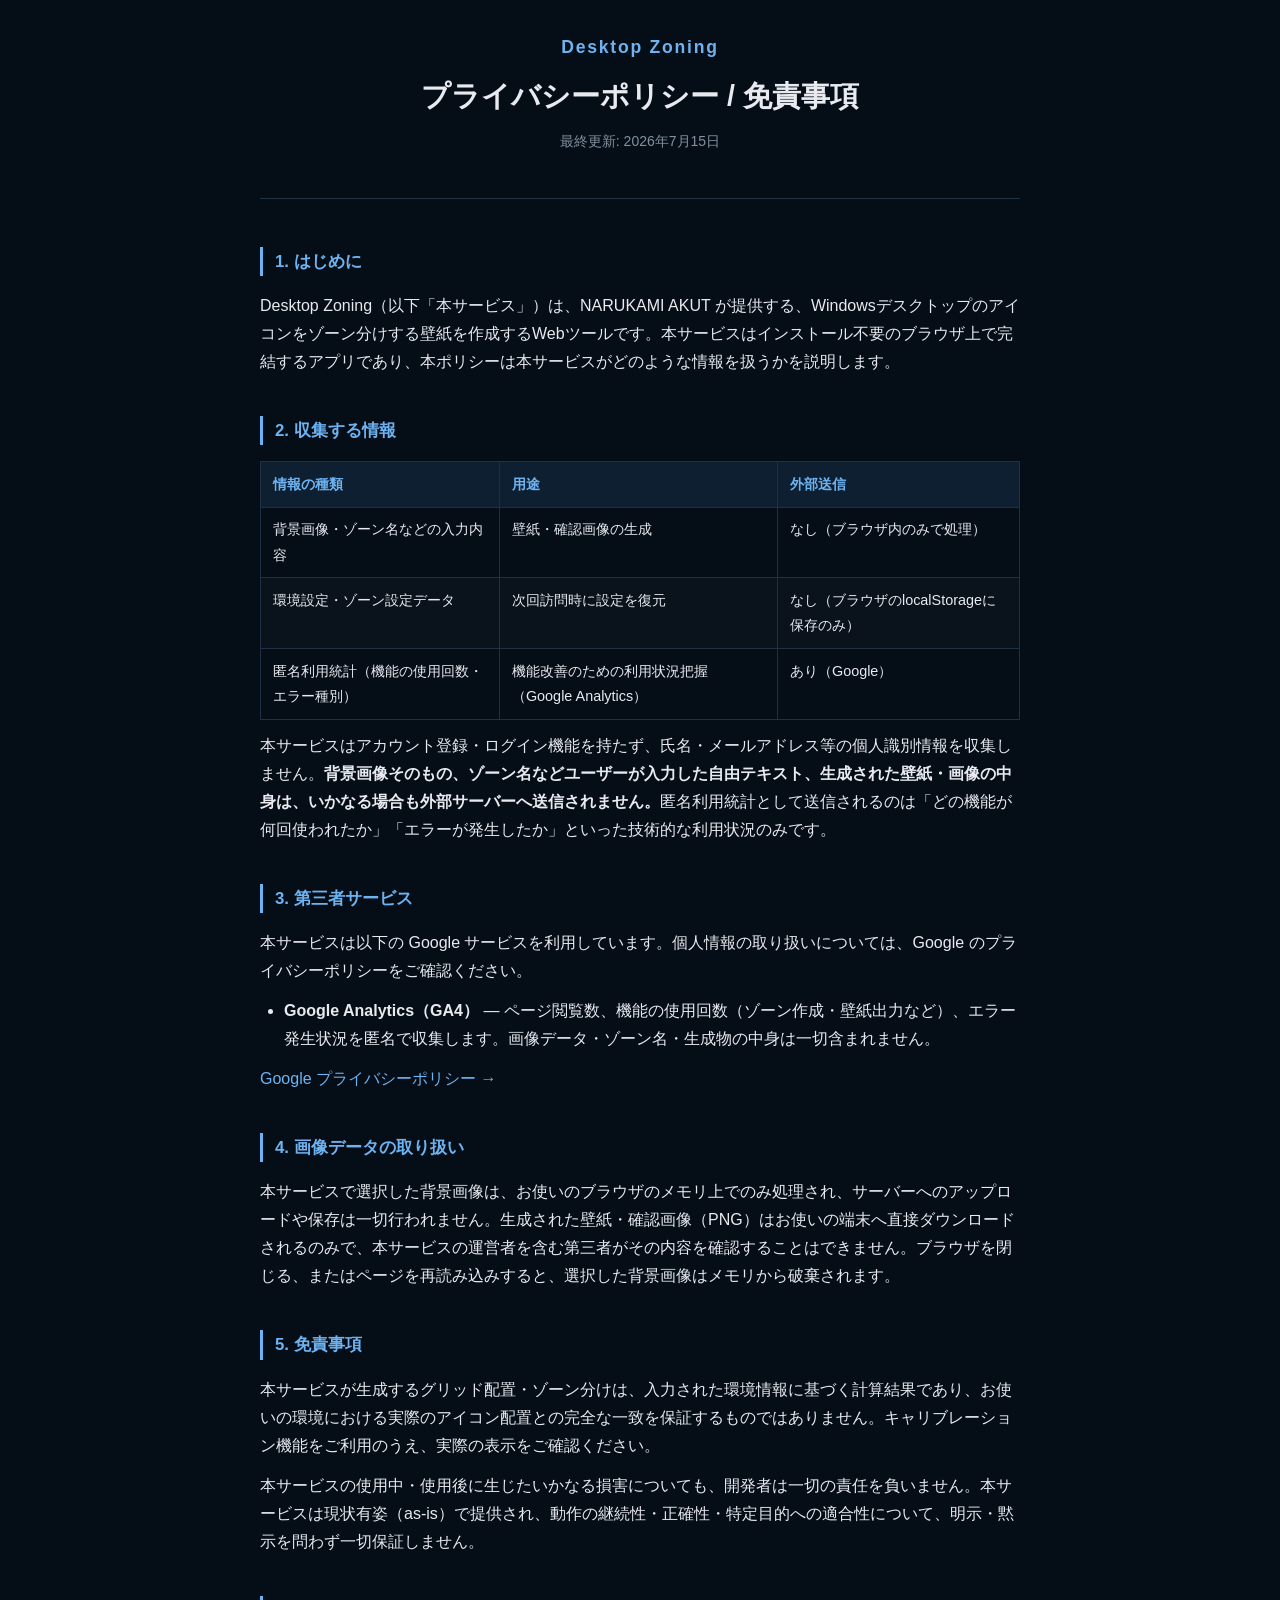
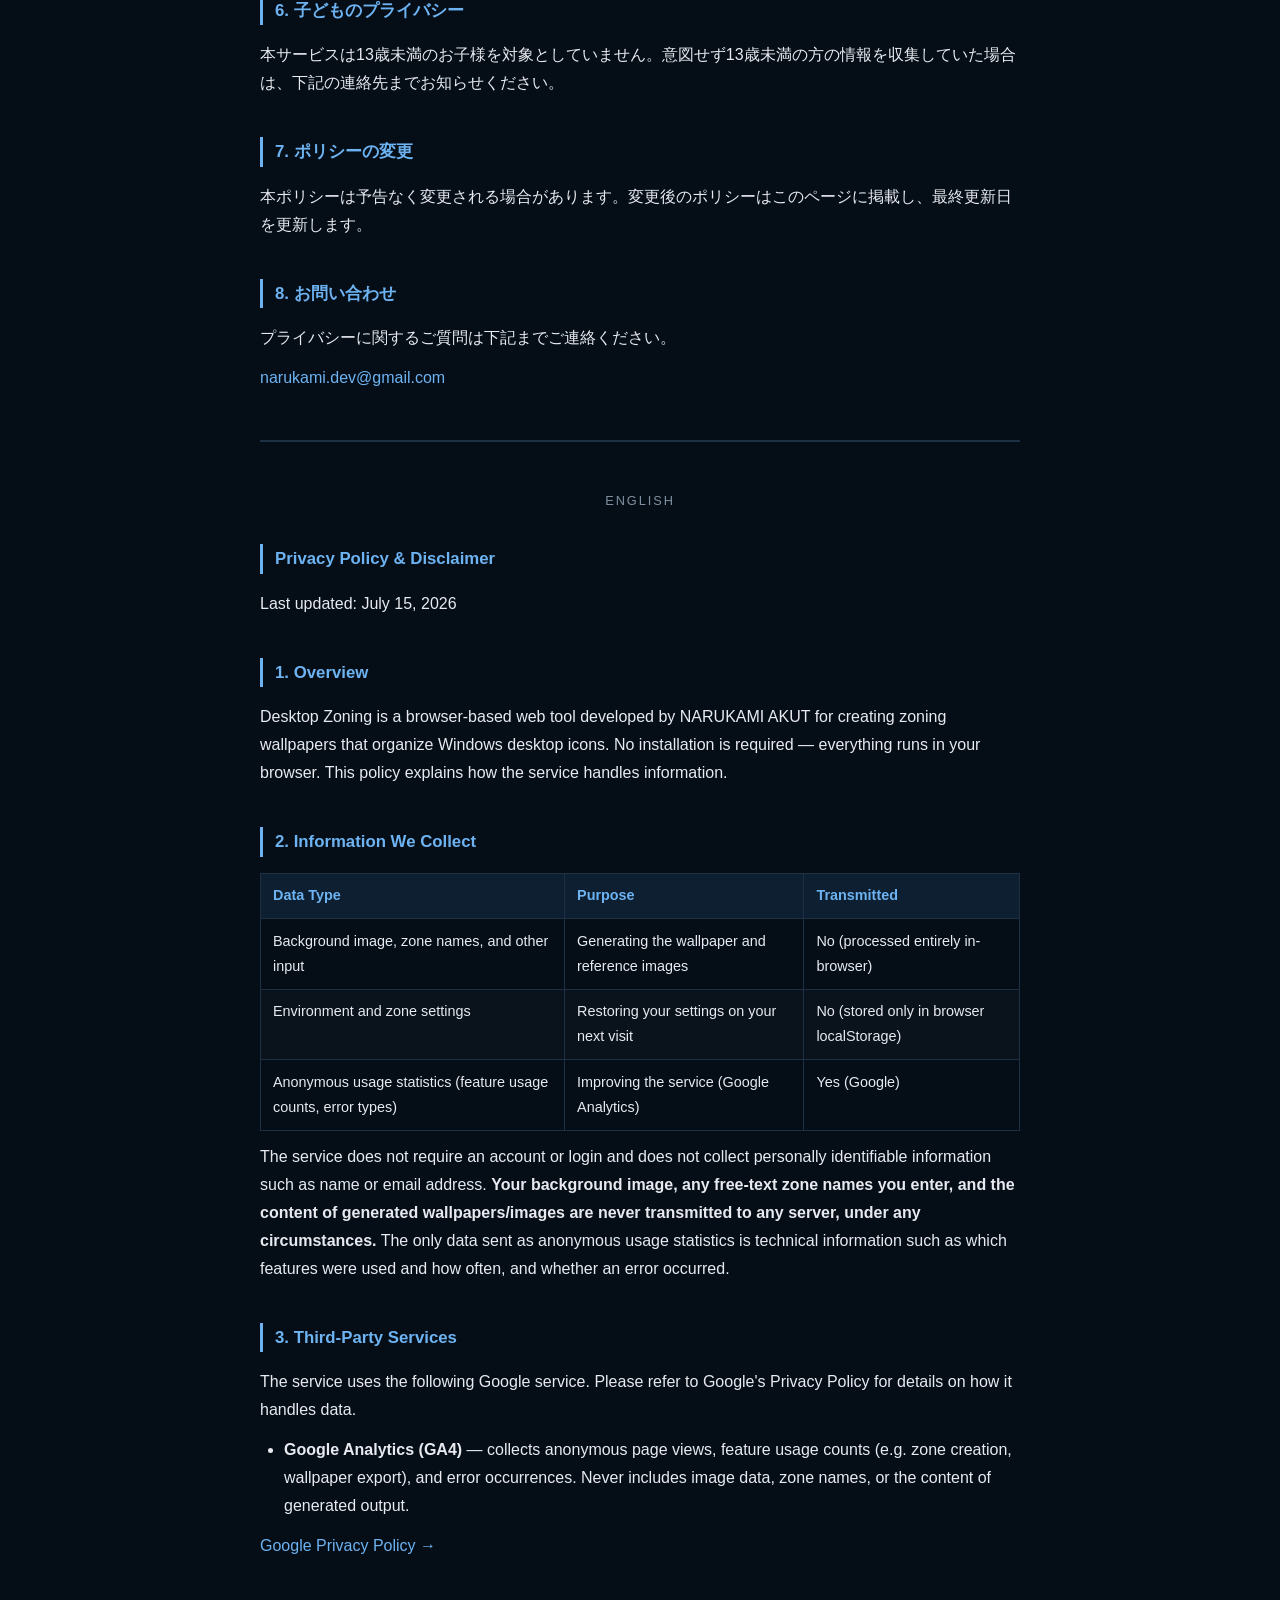
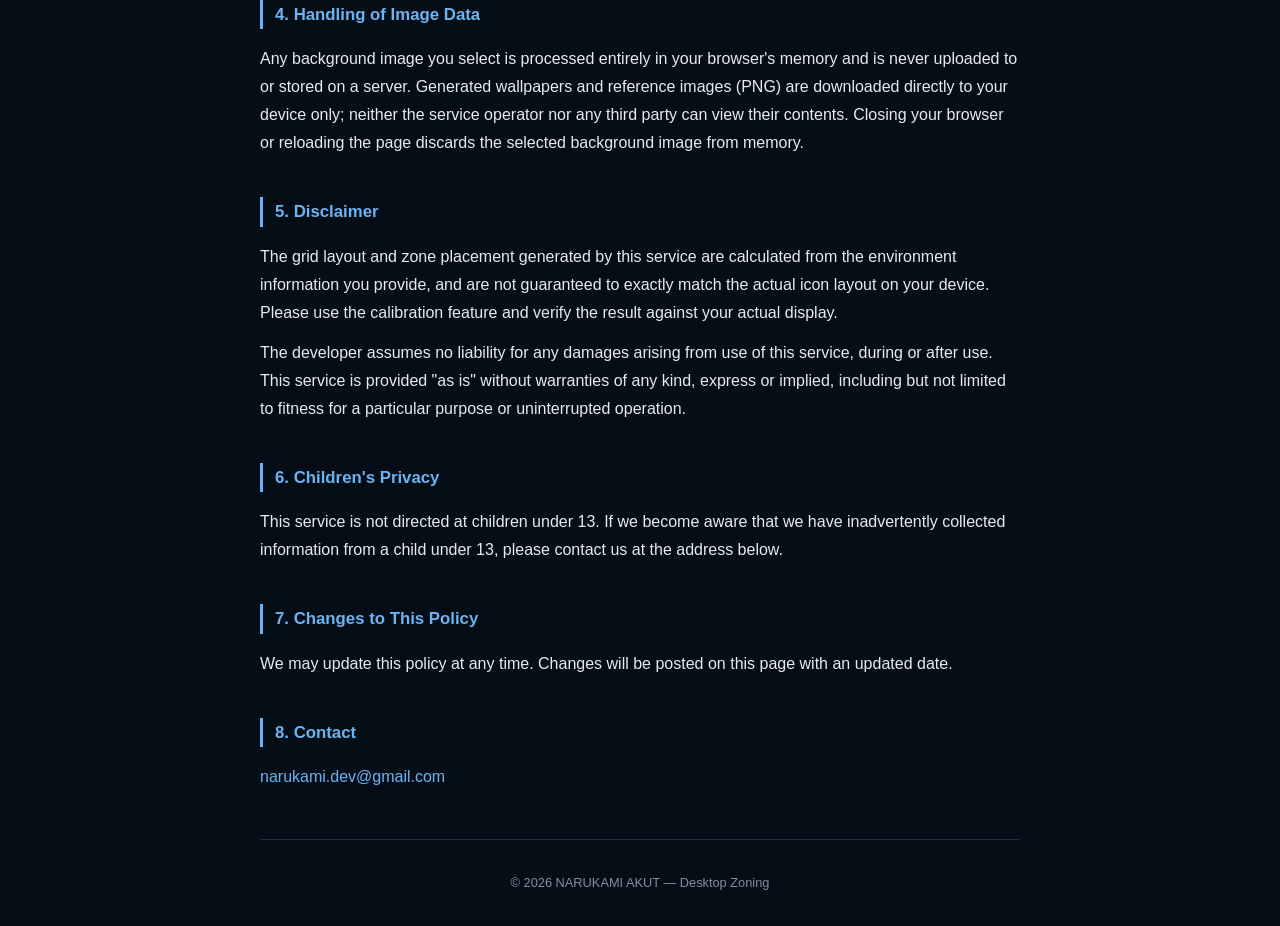
==== privacy_policy.html @ 16edacc8 "feat: Desktop Zoningサイト初回公開 デスクトップアイコンのゾーン分け壁紙メーカー(完全クライアントサイド)。 開発リポジトリ(NARUKAMI-AKUT/Desktop-Zonin" ====
<!DOCTYPE html>
<html lang="ja">
<head>
  <meta charset="UTF-8">
  <meta name="viewport" content="width=device-width, initial-scale=1.0">
  <title>プライバシーポリシー — Desktop Zoning</title>
  <style>
    :root {
      --bg: #050e17;
      --surface: #0d1f30;
      --accent: #6db3f2;
      --text: #e8eaf0;
      --muted: #8090a0;
      --border: #1e3044;
    }
    * { box-sizing: border-box; margin: 0; padding: 0; }
    body {
      background: var(--bg);
      color: var(--text);
      font-family: -apple-system, BlinkMacSystemFont, 'Segoe UI', 'Hiragino Sans', sans-serif;
      line-height: 1.75;
      padding: 2rem 1rem;
    }
    .container { max-width: 760px; margin: 0 auto; }
    header { text-align: center; margin-bottom: 3rem; padding-bottom: 2rem; border-bottom: 1px solid var(--border); }
    .app-name { color: var(--accent); font-size: 1.1rem; letter-spacing: 0.1em; font-weight: 600; margin-bottom: 0.5rem; }
    h1 { font-size: 1.8rem; font-weight: 700; margin-bottom: 0.5rem; }
    .updated { color: var(--muted); font-size: 0.875rem; }
    section { margin-bottom: 2.5rem; }
    h2 {
      font-size: 1.05rem;
      font-weight: 700;
      color: var(--accent);
      border-left: 3px solid var(--accent);
      padding-left: 0.75rem;
      margin-bottom: 1rem;
    }
    p { margin-bottom: 0.75rem; }
    ul { padding-left: 1.5rem; margin-bottom: 0.75rem; }
    li { margin-bottom: 0.4rem; }
    table { width: 100%; border-collapse: collapse; margin-bottom: 0.75rem; font-size: 0.9rem; }
    th { background: var(--surface); color: var(--accent); font-weight: 600; text-align: left; padding: 0.6rem 0.75rem; border: 1px solid var(--border); }
    td { padding: 0.6rem 0.75rem; border: 1px solid var(--border); vertical-align: top; }
    tr:nth-child(even) td { background: rgba(255,255,255,0.02); }
    a { color: var(--accent); text-decoration: none; }
    a:hover { text-decoration: underline; }
    .lang-divider { border: none; border-top: 2px solid var(--border); margin: 3rem 0; }
    .lang-label { text-align: center; color: var(--muted); font-size: 0.8rem; letter-spacing: 0.15em; text-transform: uppercase; margin-bottom: 2rem; }
    footer { text-align: center; color: var(--muted); font-size: 0.8rem; margin-top: 3rem; padding-top: 2rem; border-top: 1px solid var(--border); }
  </style>
</head>
<body>
<div class="container">

  <!-- ── 日本語 ── -->
  <header>
    <div class="app-name">Desktop Zoning</div>
    <h1>プライバシーポリシー / 免責事項</h1>
    <p class="updated">最終更新: 2026年7月15日</p>
  </header>

  <section>
    <h2>1. はじめに</h2>
    <p>Desktop Zoning（以下「本サービス」）は、NARUKAMI AKUT が提供する、Windowsデスクトップのアイコンをゾーン分けする壁紙を作成するWebツールです。本サービスはインストール不要のブラウザ上で完結するアプリであり、本ポリシーは本サービスがどのような情報を扱うかを説明します。</p>
  </section>

  <section>
    <h2>2. 収集する情報</h2>
    <table>
      <thead>
        <tr><th>情報の種類</th><th>用途</th><th>外部送信</th></tr>
      </thead>
      <tbody>
        <tr>
          <td>背景画像・ゾーン名などの入力内容</td>
          <td>壁紙・確認画像の生成</td>
          <td>なし（ブラウザ内のみで処理）</td>
        </tr>
        <tr>
          <td>環境設定・ゾーン設定データ</td>
          <td>次回訪問時に設定を復元</td>
          <td>なし（ブラウザのlocalStorageに保存のみ）</td>
        </tr>
        <tr>
          <td>匿名利用統計（機能の使用回数・エラー種別）</td>
          <td>機能改善のための利用状況把握（Google Analytics）</td>
          <td>あり（Google）</td>
        </tr>
      </tbody>
    </table>
    <p>本サービスはアカウント登録・ログイン機能を持たず、氏名・メールアドレス等の個人識別情報を収集しません。<strong>背景画像そのもの、ゾーン名などユーザーが入力した自由テキスト、生成された壁紙・画像の中身は、いかなる場合も外部サーバーへ送信されません。</strong>匿名利用統計として送信されるのは「どの機能が何回使われたか」「エラーが発生したか」といった技術的な利用状況のみです。</p>
  </section>

  <section>
    <h2>3. 第三者サービス</h2>
    <p>本サービスは以下の Google サービスを利用しています。個人情報の取り扱いについては、Google のプライバシーポリシーをご確認ください。</p>
    <ul>
      <li><strong>Google Analytics（GA4）</strong> — ページ閲覧数、機能の使用回数（ゾーン作成・壁紙出力など）、エラー発生状況を匿名で収集します。画像データ・ゾーン名・生成物の中身は一切含まれません。</li>
    </ul>
    <p><a href="https://policies.google.com/privacy" target="_blank" rel="noopener">Google プライバシーポリシー →</a></p>
  </section>

  <section>
    <h2>4. 画像データの取り扱い</h2>
    <p>本サービスで選択した背景画像は、お使いのブラウザのメモリ上でのみ処理され、サーバーへのアップロードや保存は一切行われません。生成された壁紙・確認画像（PNG）はお使いの端末へ直接ダウンロードされるのみで、本サービスの運営者を含む第三者がその内容を確認することはできません。ブラウザを閉じる、またはページを再読み込みすると、選択した背景画像はメモリから破棄されます。</p>
  </section>

  <section>
    <h2>5. 免責事項</h2>
    <p>本サービスが生成するグリッド配置・ゾーン分けは、入力された環境情報に基づく計算結果であり、お使いの環境における実際のアイコン配置との完全な一致を保証するものではありません。キャリブレーション機能をご利用のうえ、実際の表示をご確認ください。</p>
    <p>本サービスの使用中・使用後に生じたいかなる損害についても、開発者は一切の責任を負いません。本サービスは現状有姿（as-is）で提供され、動作の継続性・正確性・特定目的への適合性について、明示・黙示を問わず一切保証しません。</p>
  </section>

  <section>
    <h2>6. 子どものプライバシー</h2>
    <p>本サービスは13歳未満のお子様を対象としていません。意図せず13歳未満の方の情報を収集していた場合は、下記の連絡先までお知らせください。</p>
  </section>

  <section>
    <h2>7. ポリシーの変更</h2>
    <p>本ポリシーは予告なく変更される場合があります。変更後のポリシーはこのページに掲載し、最終更新日を更新します。</p>
  </section>

  <section>
    <h2>8. お問い合わせ</h2>
    <p>プライバシーに関するご質問は下記までご連絡ください。</p>
    <p><a href="mailto:narukami.dev@gmail.com">narukami.dev@gmail.com</a></p>
  </section>

  <hr class="lang-divider">
  <p class="lang-label">English</p>

  <!-- ── English ── -->
  <section>
    <h2>Privacy Policy &amp; Disclaimer</h2>
    <p>Last updated: July 15, 2026</p>
  </section>

  <section>
    <h2>1. Overview</h2>
    <p>Desktop Zoning is a browser-based web tool developed by NARUKAMI AKUT for creating zoning wallpapers that organize Windows desktop icons. No installation is required — everything runs in your browser. This policy explains how the service handles information.</p>
  </section>

  <section>
    <h2>2. Information We Collect</h2>
    <table>
      <thead>
        <tr><th>Data Type</th><th>Purpose</th><th>Transmitted</th></tr>
      </thead>
      <tbody>
        <tr>
          <td>Background image, zone names, and other input</td>
          <td>Generating the wallpaper and reference images</td>
          <td>No (processed entirely in-browser)</td>
        </tr>
        <tr>
          <td>Environment and zone settings</td>
          <td>Restoring your settings on your next visit</td>
          <td>No (stored only in browser localStorage)</td>
        </tr>
        <tr>
          <td>Anonymous usage statistics (feature usage counts, error types)</td>
          <td>Improving the service (Google Analytics)</td>
          <td>Yes (Google)</td>
        </tr>
      </tbody>
    </table>
    <p>The service does not require an account or login and does not collect personally identifiable information such as name or email address. <strong>Your background image, any free-text zone names you enter, and the content of generated wallpapers/images are never transmitted to any server, under any circumstances.</strong> The only data sent as anonymous usage statistics is technical information such as which features were used and how often, and whether an error occurred.</p>
  </section>

  <section>
    <h2>3. Third-Party Services</h2>
    <p>The service uses the following Google service. Please refer to Google's Privacy Policy for details on how it handles data.</p>
    <ul>
      <li><strong>Google Analytics (GA4)</strong> — collects anonymous page views, feature usage counts (e.g. zone creation, wallpaper export), and error occurrences. Never includes image data, zone names, or the content of generated output.</li>
    </ul>
    <p><a href="https://policies.google.com/privacy" target="_blank" rel="noopener">Google Privacy Policy →</a></p>
  </section>

  <section>
    <h2>4. Handling of Image Data</h2>
    <p>Any background image you select is processed entirely in your browser's memory and is never uploaded to or stored on a server. Generated wallpapers and reference images (PNG) are downloaded directly to your device only; neither the service operator nor any third party can view their contents. Closing your browser or reloading the page discards the selected background image from memory.</p>
  </section>

  <section>
    <h2>5. Disclaimer</h2>
    <p>The grid layout and zone placement generated by this service are calculated from the environment information you provide, and are not guaranteed to exactly match the actual icon layout on your device. Please use the calibration feature and verify the result against your actual display.</p>
    <p>The developer assumes no liability for any damages arising from use of this service, during or after use. This service is provided "as is" without warranties of any kind, express or implied, including but not limited to fitness for a particular purpose or uninterrupted operation.</p>
  </section>

  <section>
    <h2>6. Children's Privacy</h2>
    <p>This service is not directed at children under 13. If we become aware that we have inadvertently collected information from a child under 13, please contact us at the address below.</p>
  </section>

  <section>
    <h2>7. Changes to This Policy</h2>
    <p>We may update this policy at any time. Changes will be posted on this page with an updated date.</p>
  </section>

  <section>
    <h2>8. Contact</h2>
    <p><a href="mailto:narukami.dev@gmail.com">narukami.dev@gmail.com</a></p>
  </section>

  <footer>
    &copy; 2026 NARUKAMI AKUT — Desktop Zoning
  </footer>

</div>
</body>
</html>
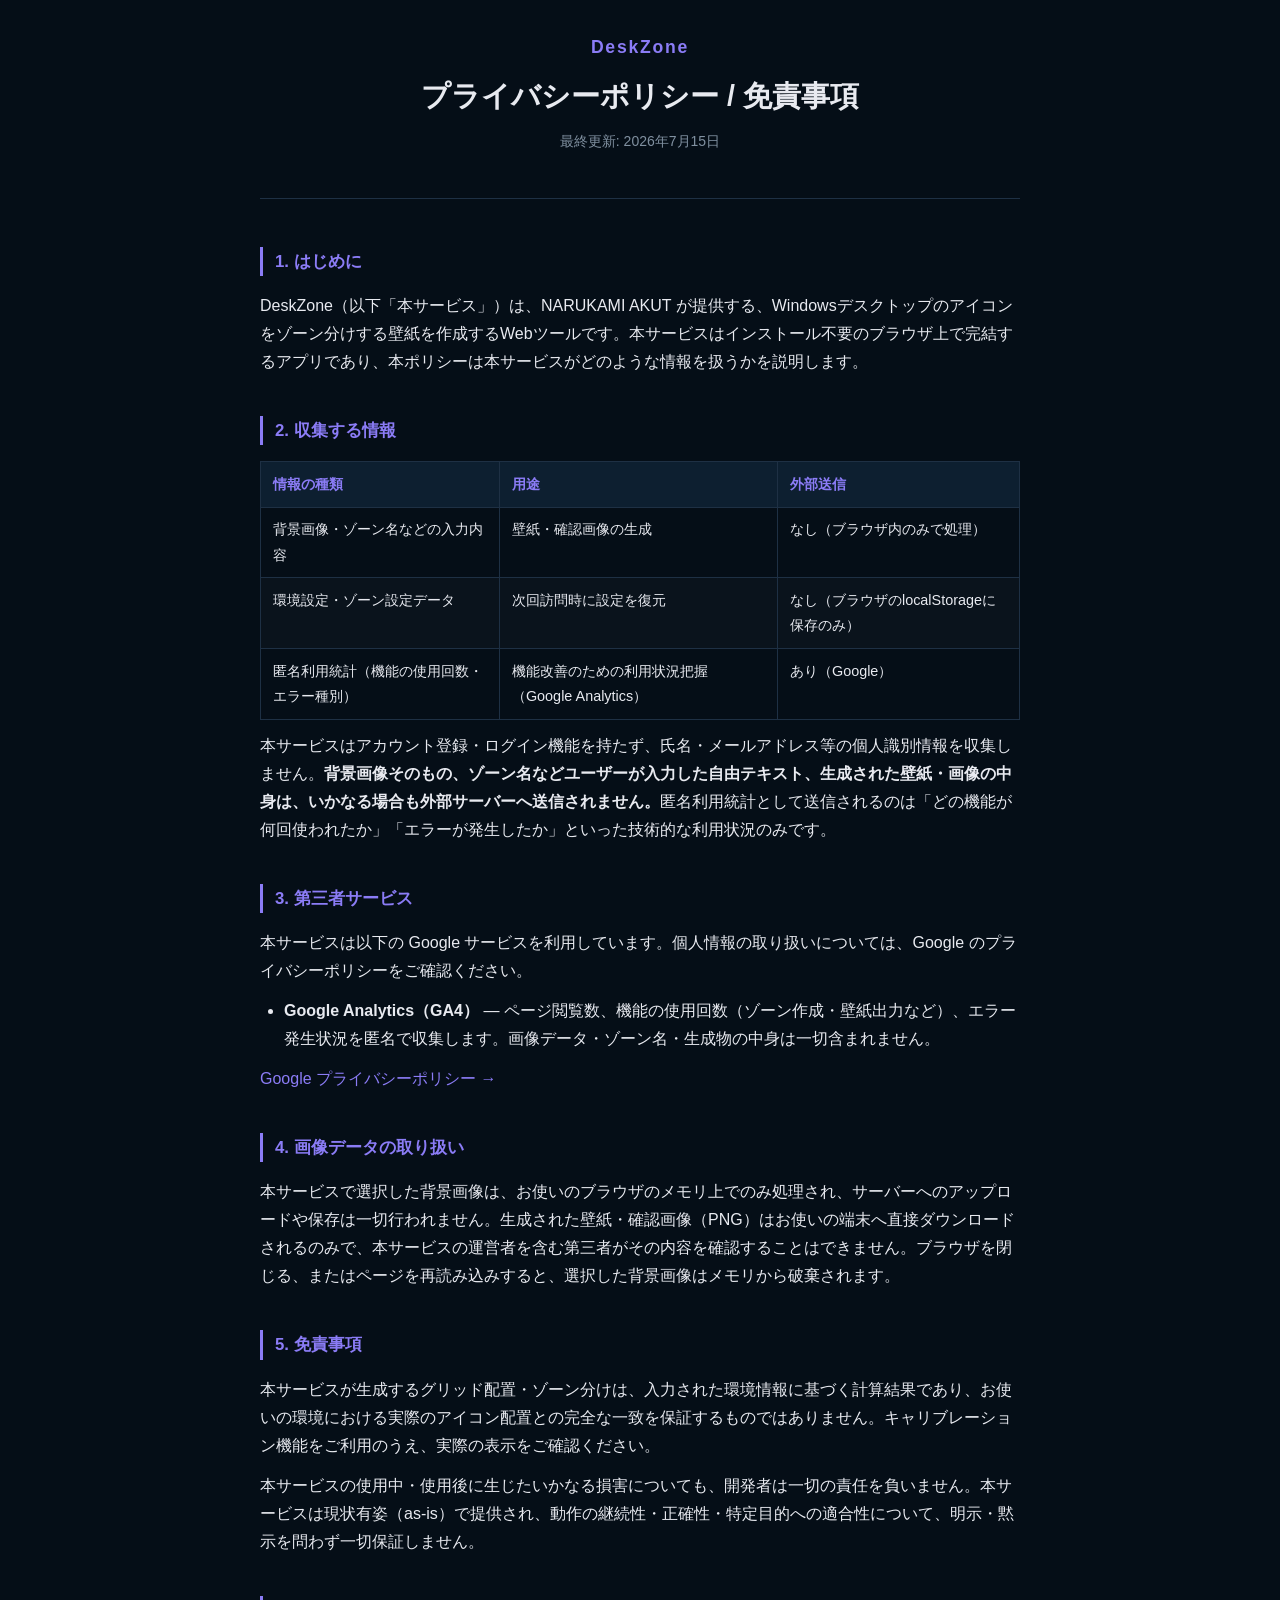
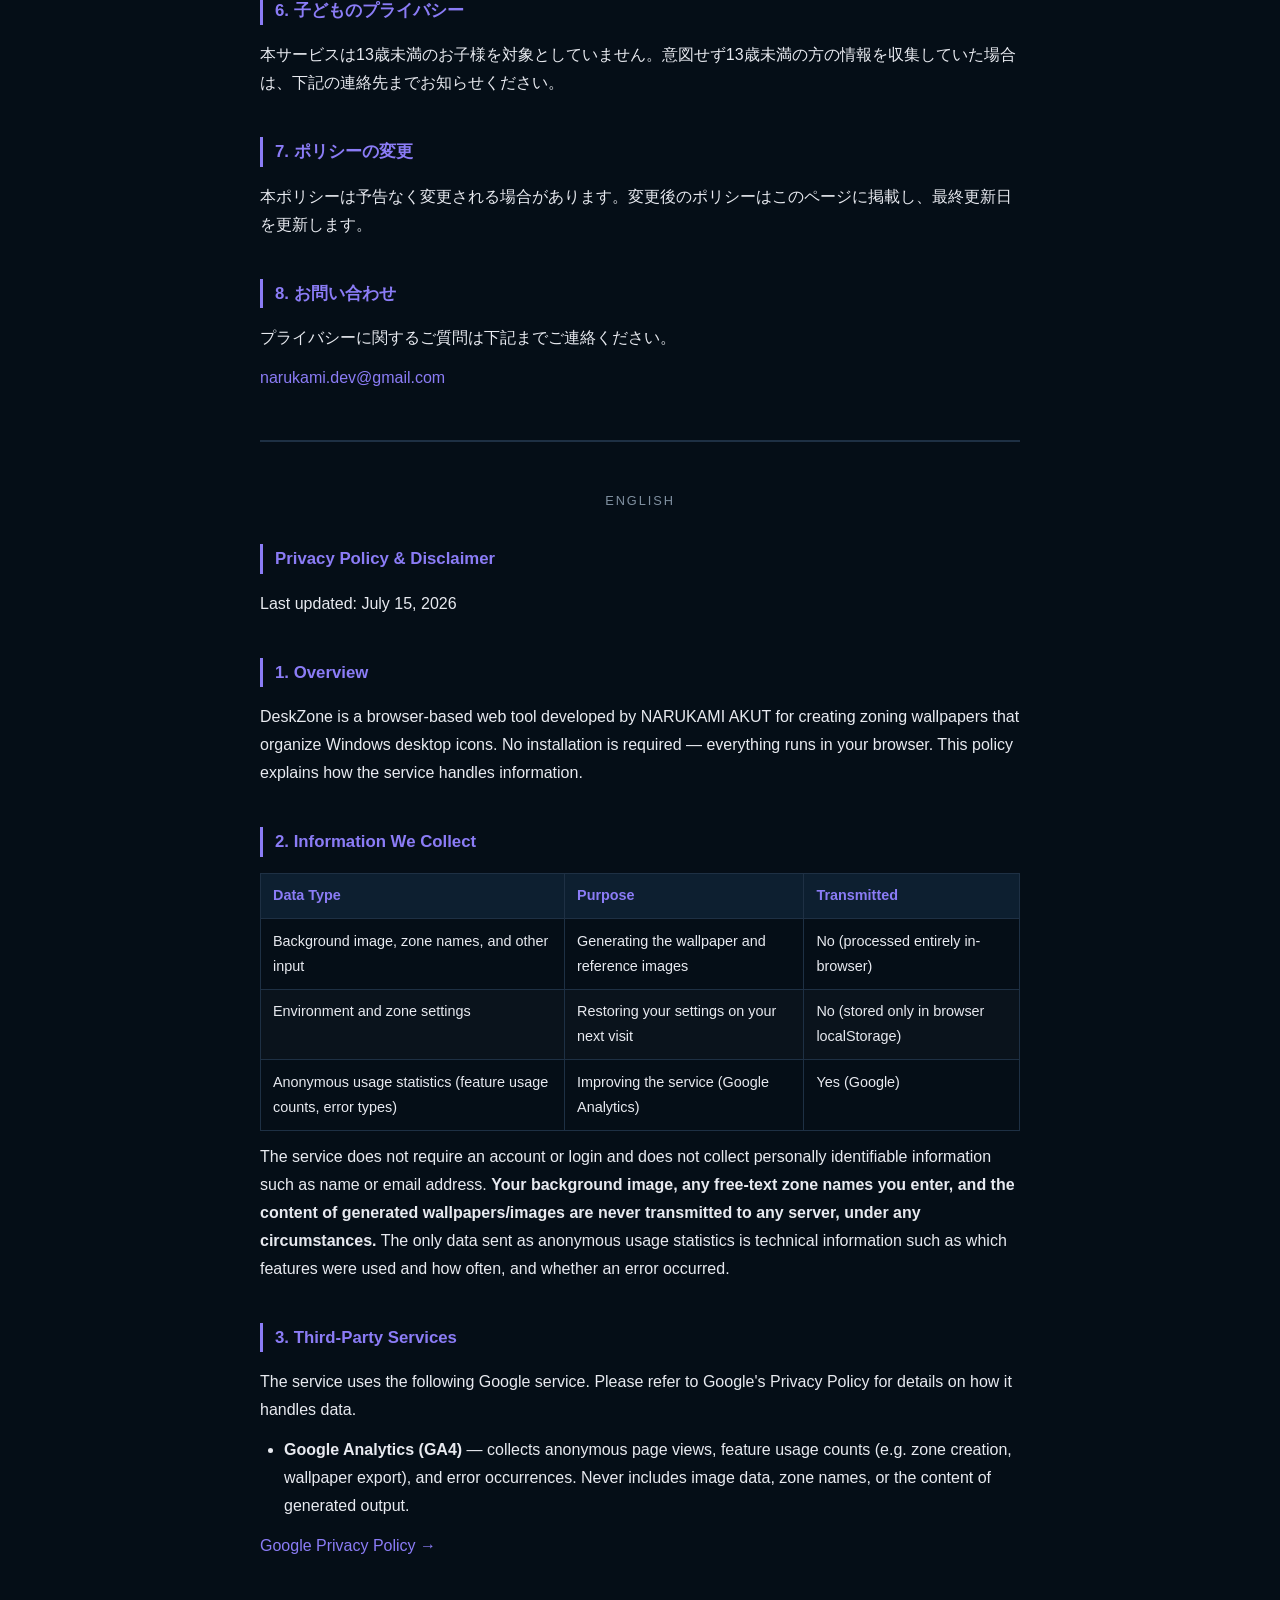
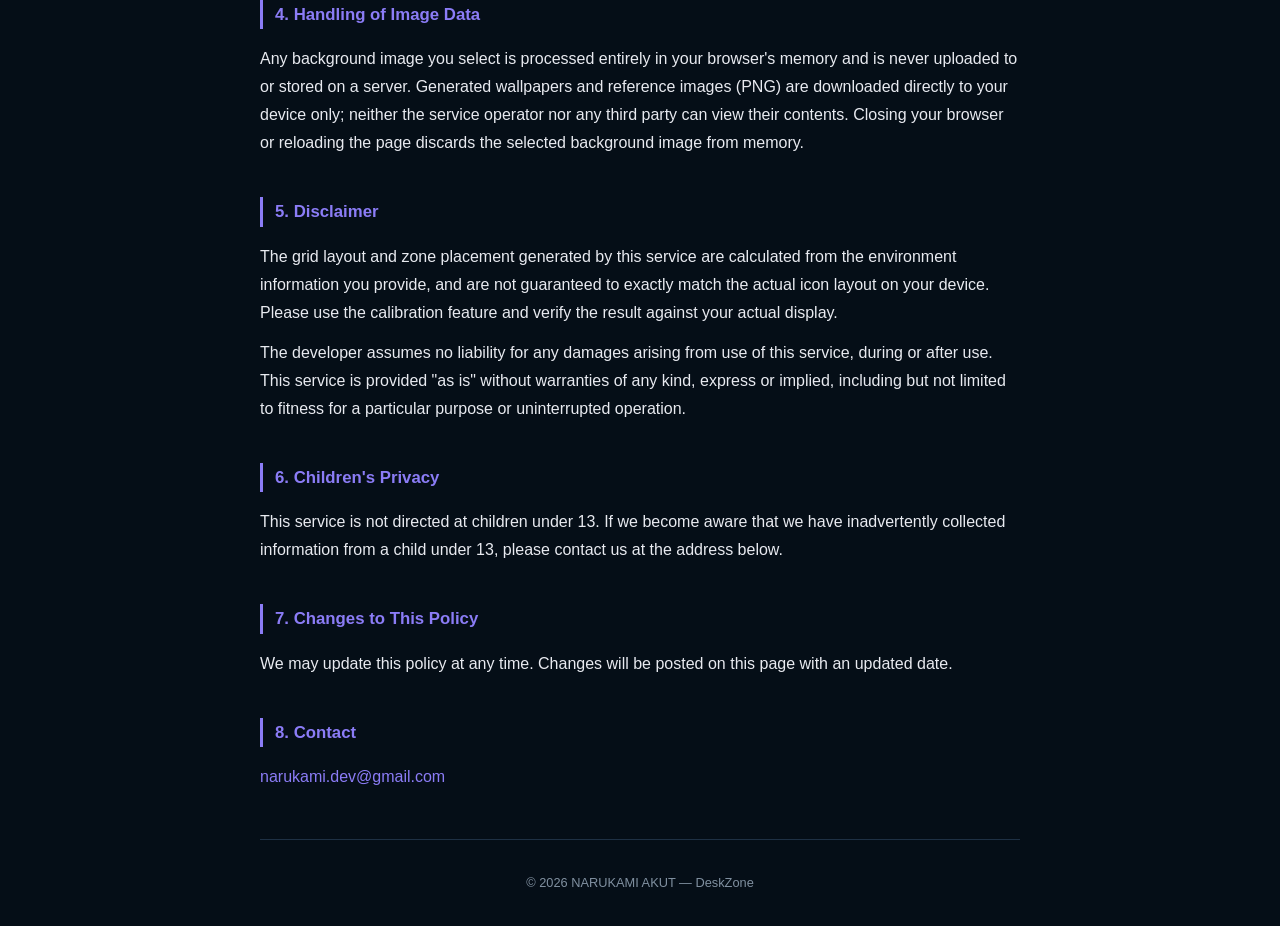
==== commit 9967e73d: "feat: DeskZoneへのブランディング更新（名称・アクセントカラー・favicon） Co-Authored-By: Claude Sonnet 5 <noreply@anthropic.co" ====
--- a/privacy_policy.html
+++ b/privacy_policy.html
@@ -3,12 +3,12 @@
 <head>
   <meta charset="UTF-8">
   <meta name="viewport" content="width=device-width, initial-scale=1.0">
-  <title>プライバシーポリシー — Desktop Zoning</title>
+  <title>プライバシーポリシー — DeskZone</title>
   <style>
     :root {
       --bg: #050e17;
       --surface: #0d1f30;
-      --accent: #6db3f2;
+      --accent: #8b7cf6;
       --text: #e8eaf0;
       --muted: #8090a0;
       --border: #1e3044;
@@ -54,14 +54,14 @@
 
   <!-- ── 日本語 ── -->
   <header>
-    <div class="app-name">Desktop Zoning</div>
+    <div class="app-name">DeskZone</div>
     <h1>プライバシーポリシー / 免責事項</h1>
     <p class="updated">最終更新: 2026年7月15日</p>
   </header>
 
   <section>
     <h2>1. はじめに</h2>
-    <p>Desktop Zoning（以下「本サービス」）は、NARUKAMI AKUT が提供する、Windowsデスクトップのアイコンをゾーン分けする壁紙を作成するWebツールです。本サービスはインストール不要のブラウザ上で完結するアプリであり、本ポリシーは本サービスがどのような情報を扱うかを説明します。</p>
+    <p>DeskZone（以下「本サービス」）は、NARUKAMI AKUT が提供する、Windowsデスクトップのアイコンをゾーン分けする壁紙を作成するWebツールです。本サービスはインストール不要のブラウザ上で完結するアプリであり、本ポリシーは本サービスがどのような情報を扱うかを説明します。</p>
   </section>
 
   <section>
@@ -138,7 +138,7 @@
 
   <section>
     <h2>1. Overview</h2>
-    <p>Desktop Zoning is a browser-based web tool developed by NARUKAMI AKUT for creating zoning wallpapers that organize Windows desktop icons. No installation is required — everything runs in your browser. This policy explains how the service handles information.</p>
+    <p>DeskZone is a browser-based web tool developed by NARUKAMI AKUT for creating zoning wallpapers that organize Windows desktop icons. No installation is required — everything runs in your browser. This policy explains how the service handles information.</p>
   </section>
 
   <section>
@@ -204,7 +204,7 @@
   </section>
 
   <footer>
-    &copy; 2026 NARUKAMI AKUT — Desktop Zoning
+    &copy; 2026 NARUKAMI AKUT — DeskZone
   </footer>
 
 </div>
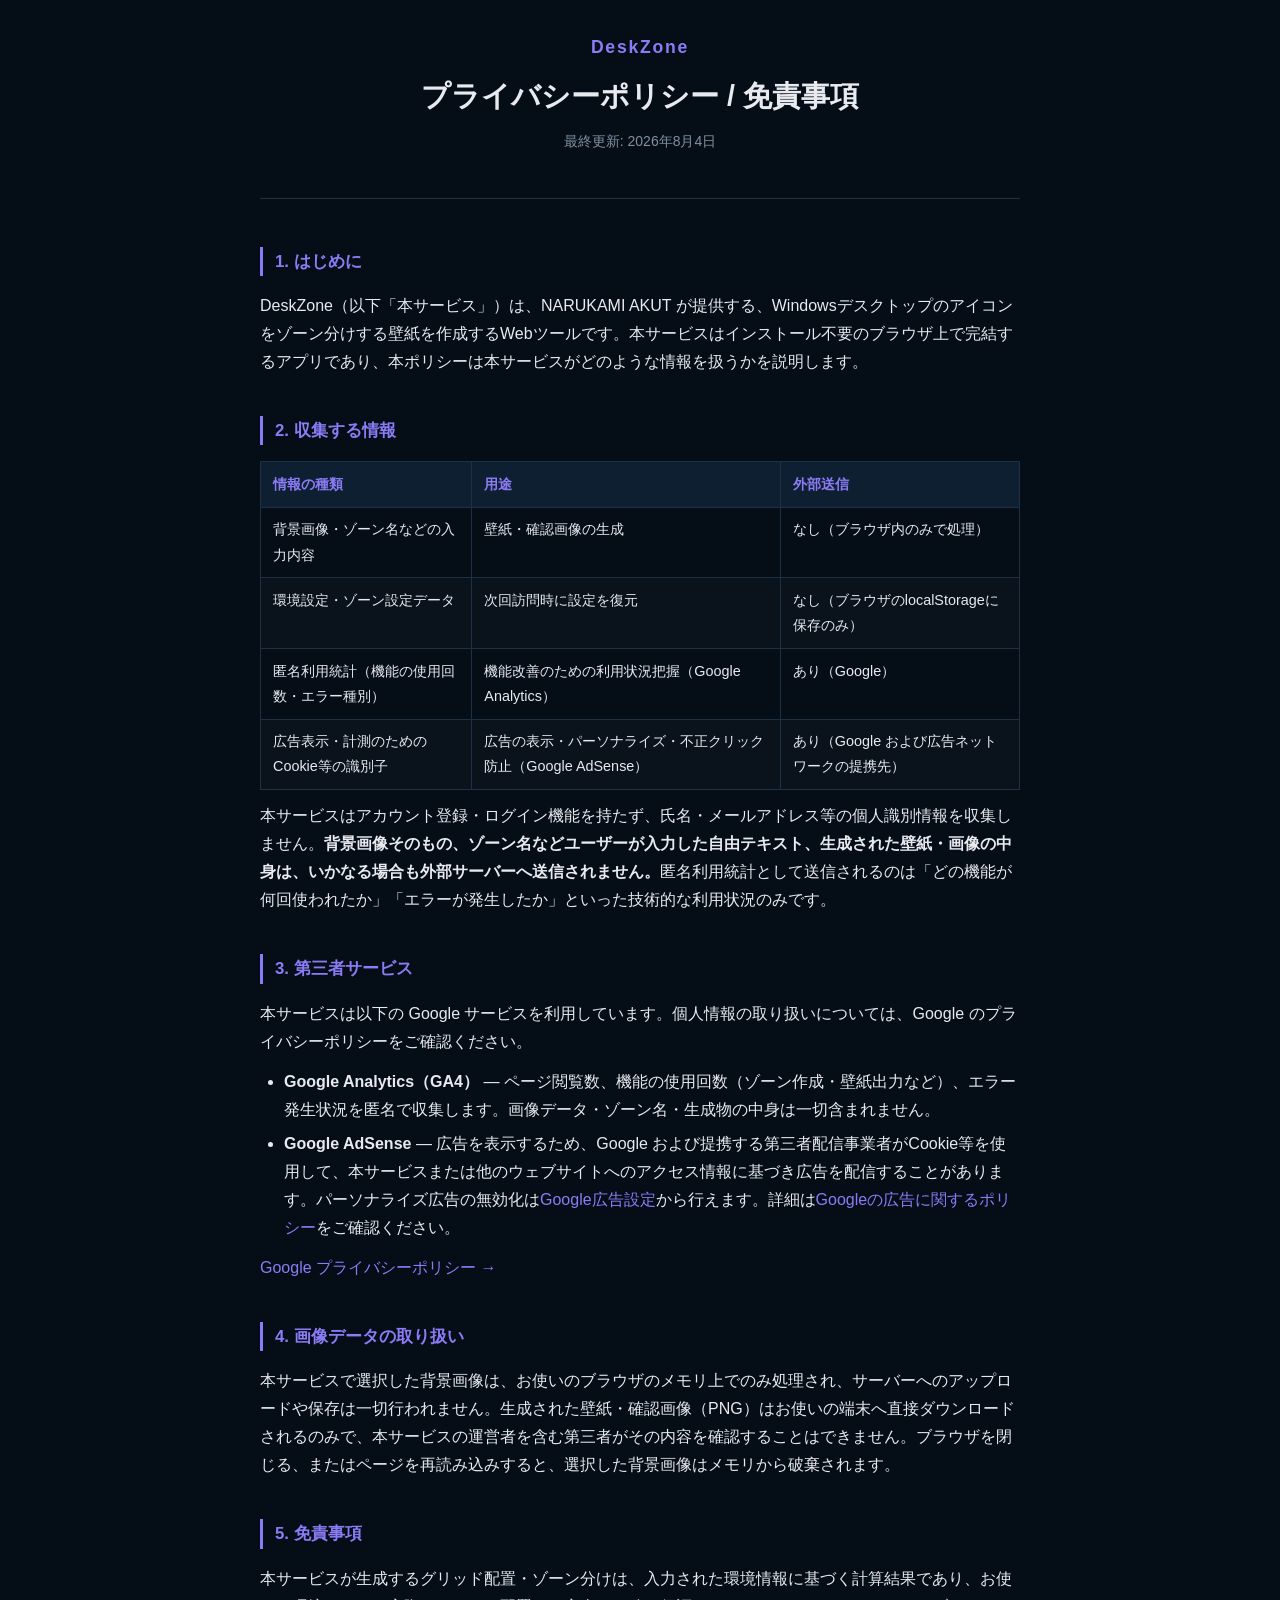
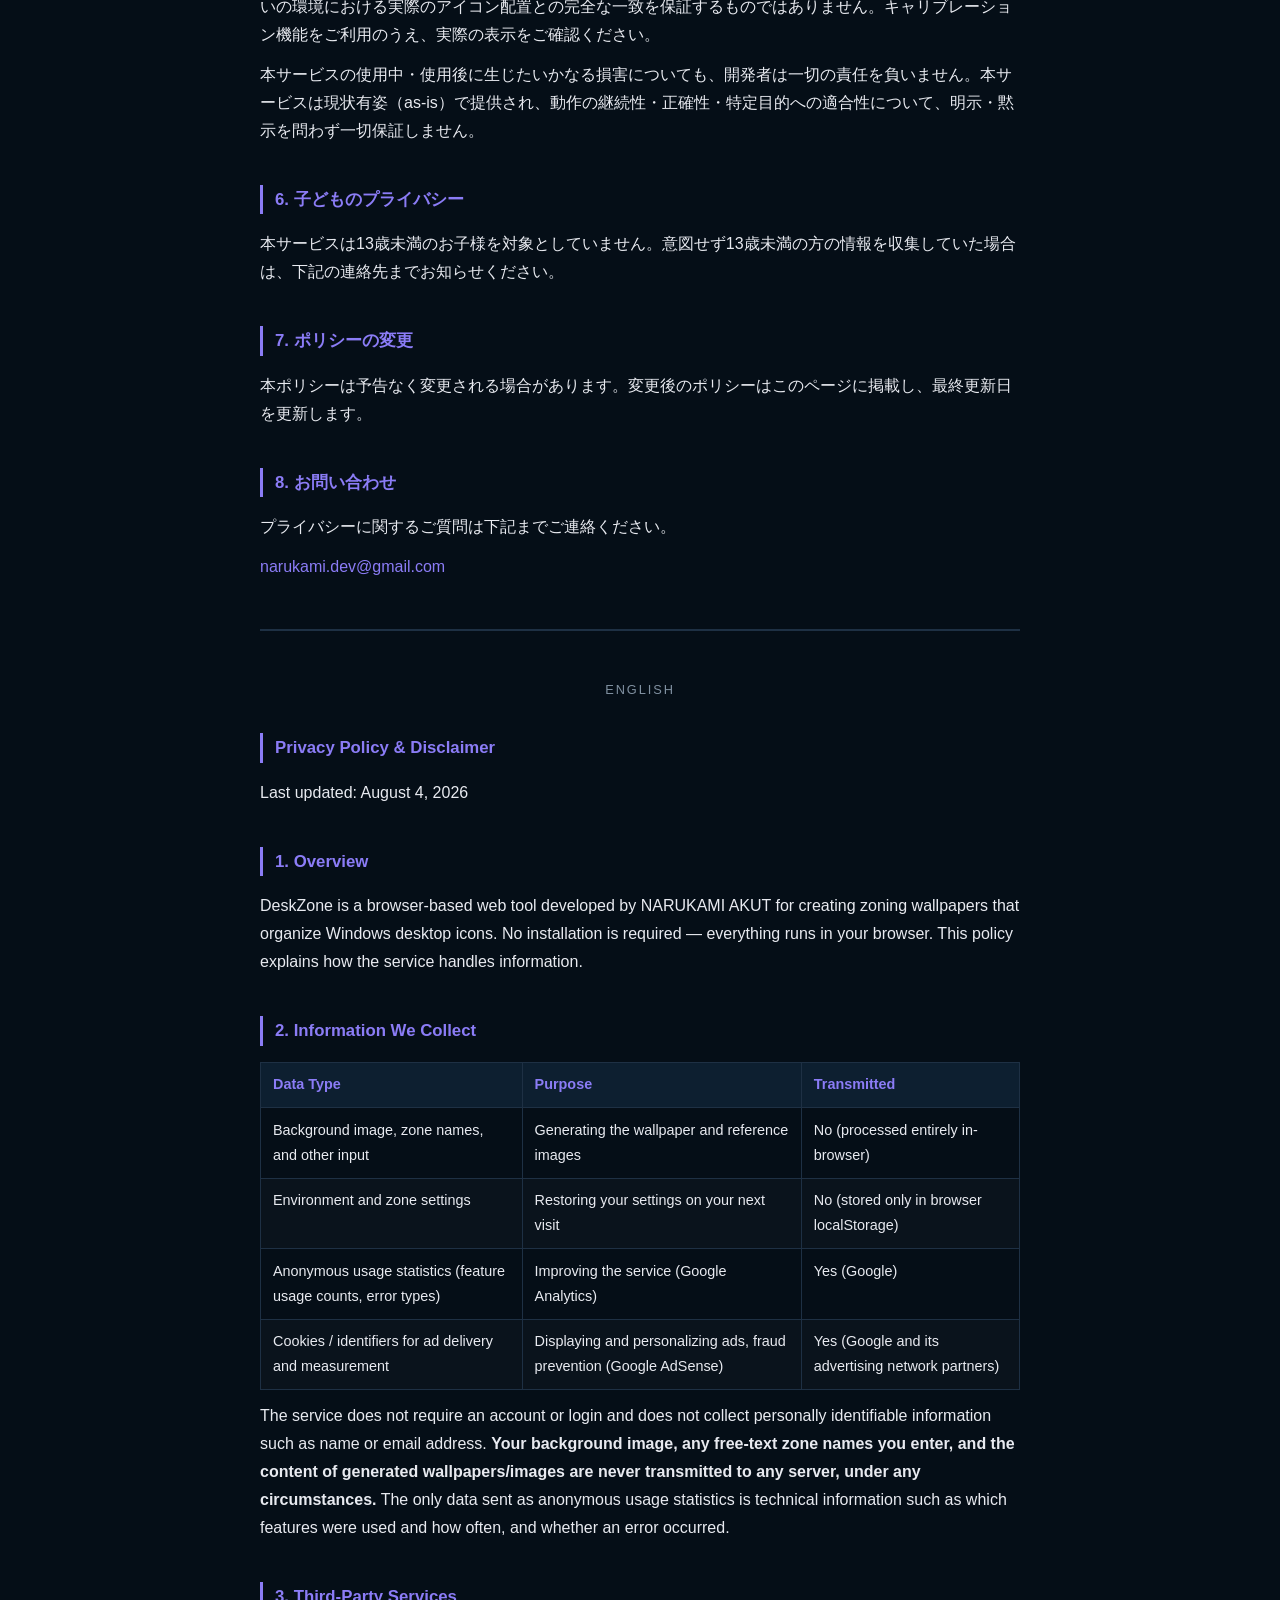
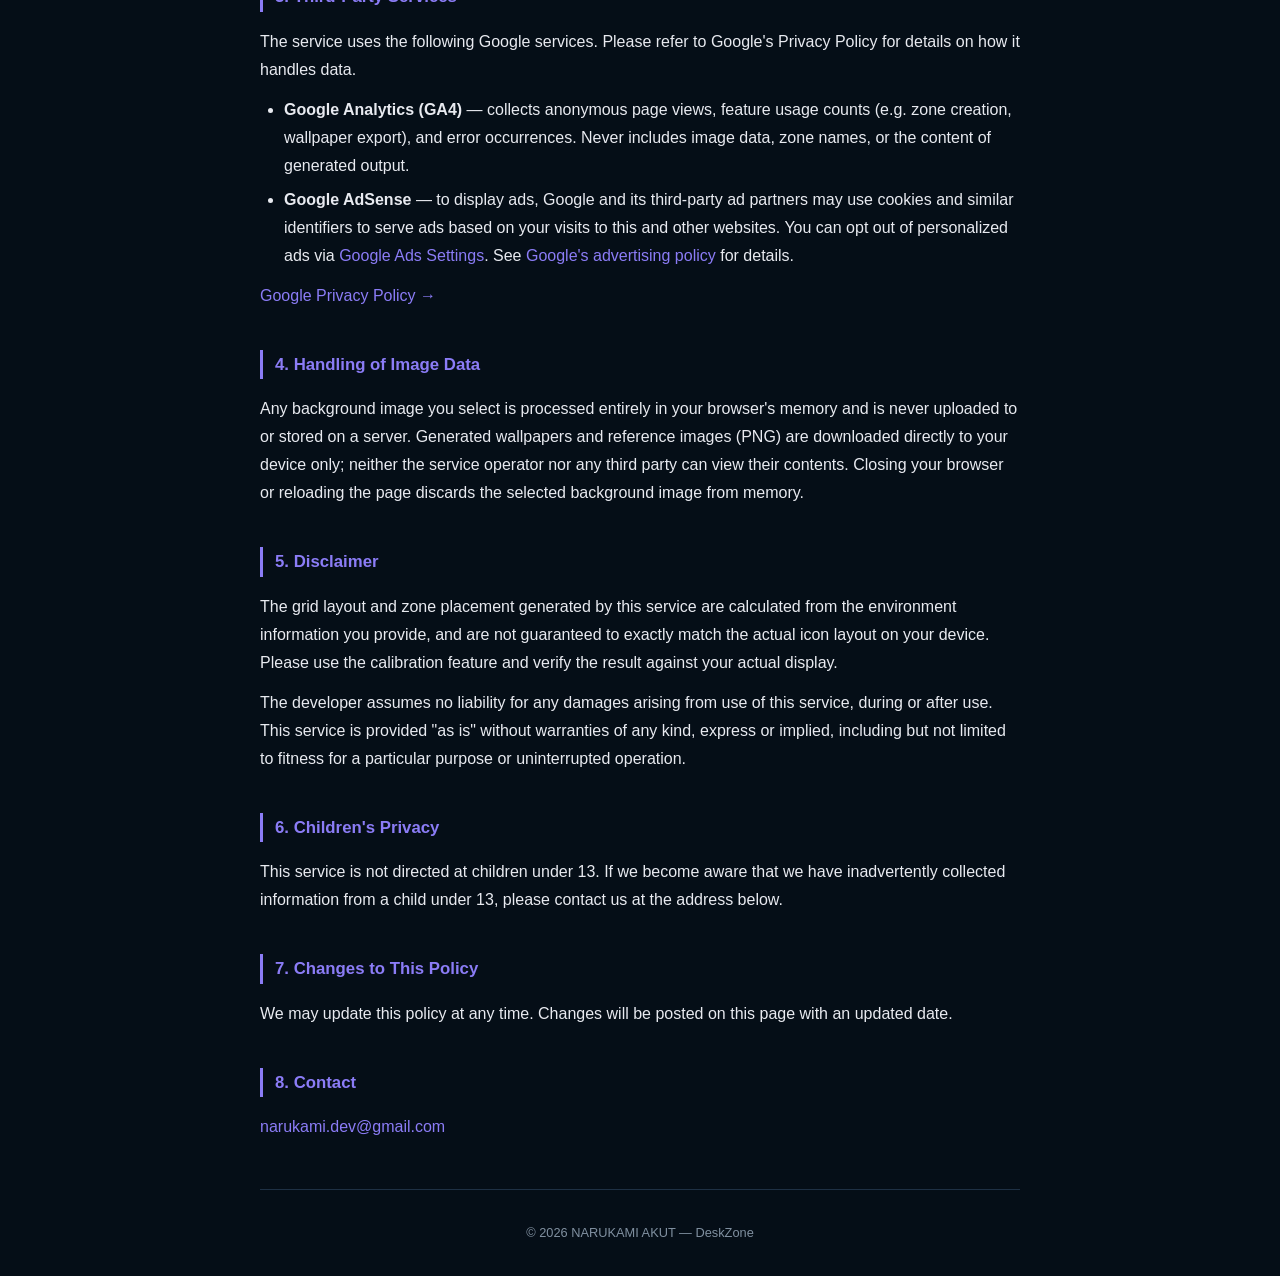
==== commit 26598f78: "docs: プライバシーポリシーにGoogle AdSense広告の記載を追加 AdSense導入に先立ち、広告表示用Cookie等の利用について開示。 Google広告設定へのオプトアウト導線も追加" ====
--- a/privacy_policy.html
+++ b/privacy_policy.html
@@ -56,7 +56,7 @@
   <header>
     <div class="app-name">DeskZone</div>
     <h1>プライバシーポリシー / 免責事項</h1>
-    <p class="updated">最終更新: 2026年7月15日</p>
+    <p class="updated">最終更新: 2026年8月4日</p>
   </header>
 
   <section>
@@ -86,6 +86,11 @@
           <td>機能改善のための利用状況把握（Google Analytics）</td>
           <td>あり（Google）</td>
         </tr>
+        <tr>
+          <td>広告表示・計測のためのCookie等の識別子</td>
+          <td>広告の表示・パーソナライズ・不正クリック防止（Google AdSense）</td>
+          <td>あり（Google および広告ネットワークの提携先）</td>
+        </tr>
       </tbody>
     </table>
     <p>本サービスはアカウント登録・ログイン機能を持たず、氏名・メールアドレス等の個人識別情報を収集しません。<strong>背景画像そのもの、ゾーン名などユーザーが入力した自由テキスト、生成された壁紙・画像の中身は、いかなる場合も外部サーバーへ送信されません。</strong>匿名利用統計として送信されるのは「どの機能が何回使われたか」「エラーが発生したか」といった技術的な利用状況のみです。</p>
@@ -96,6 +101,7 @@
     <p>本サービスは以下の Google サービスを利用しています。個人情報の取り扱いについては、Google のプライバシーポリシーをご確認ください。</p>
     <ul>
       <li><strong>Google Analytics（GA4）</strong> — ページ閲覧数、機能の使用回数（ゾーン作成・壁紙出力など）、エラー発生状況を匿名で収集します。画像データ・ゾーン名・生成物の中身は一切含まれません。</li>
+      <li><strong>Google AdSense</strong> — 広告を表示するため、Google および提携する第三者配信事業者がCookie等を使用して、本サービスまたは他のウェブサイトへのアクセス情報に基づき広告を配信することがあります。パーソナライズ広告の無効化は<a href="https://adssettings.google.com/" target="_blank" rel="noopener">Google広告設定</a>から行えます。詳細は<a href="https://policies.google.com/technologies/ads" target="_blank" rel="noopener">Googleの広告に関するポリシー</a>をご確認ください。</li>
     </ul>
     <p><a href="https://policies.google.com/privacy" target="_blank" rel="noopener">Google プライバシーポリシー →</a></p>
   </section>
@@ -133,7 +139,7 @@
   <!-- ── English ── -->
   <section>
     <h2>Privacy Policy &amp; Disclaimer</h2>
-    <p>Last updated: July 15, 2026</p>
+    <p>Last updated: August 4, 2026</p>
   </section>
 
   <section>
@@ -163,6 +169,11 @@
           <td>Improving the service (Google Analytics)</td>
           <td>Yes (Google)</td>
         </tr>
+        <tr>
+          <td>Cookies / identifiers for ad delivery and measurement</td>
+          <td>Displaying and personalizing ads, fraud prevention (Google AdSense)</td>
+          <td>Yes (Google and its advertising network partners)</td>
+        </tr>
       </tbody>
     </table>
     <p>The service does not require an account or login and does not collect personally identifiable information such as name or email address. <strong>Your background image, any free-text zone names you enter, and the content of generated wallpapers/images are never transmitted to any server, under any circumstances.</strong> The only data sent as anonymous usage statistics is technical information such as which features were used and how often, and whether an error occurred.</p>
@@ -170,9 +181,10 @@
 
   <section>
     <h2>3. Third-Party Services</h2>
-    <p>The service uses the following Google service. Please refer to Google's Privacy Policy for details on how it handles data.</p>
+    <p>The service uses the following Google services. Please refer to Google's Privacy Policy for details on how it handles data.</p>
     <ul>
       <li><strong>Google Analytics (GA4)</strong> — collects anonymous page views, feature usage counts (e.g. zone creation, wallpaper export), and error occurrences. Never includes image data, zone names, or the content of generated output.</li>
+      <li><strong>Google AdSense</strong> — to display ads, Google and its third-party ad partners may use cookies and similar identifiers to serve ads based on your visits to this and other websites. You can opt out of personalized ads via <a href="https://adssettings.google.com/" target="_blank" rel="noopener">Google Ads Settings</a>. See <a href="https://policies.google.com/technologies/ads" target="_blank" rel="noopener">Google's advertising policy</a> for details.</li>
     </ul>
     <p><a href="https://policies.google.com/privacy" target="_blank" rel="noopener">Google Privacy Policy →</a></p>
   </section>
